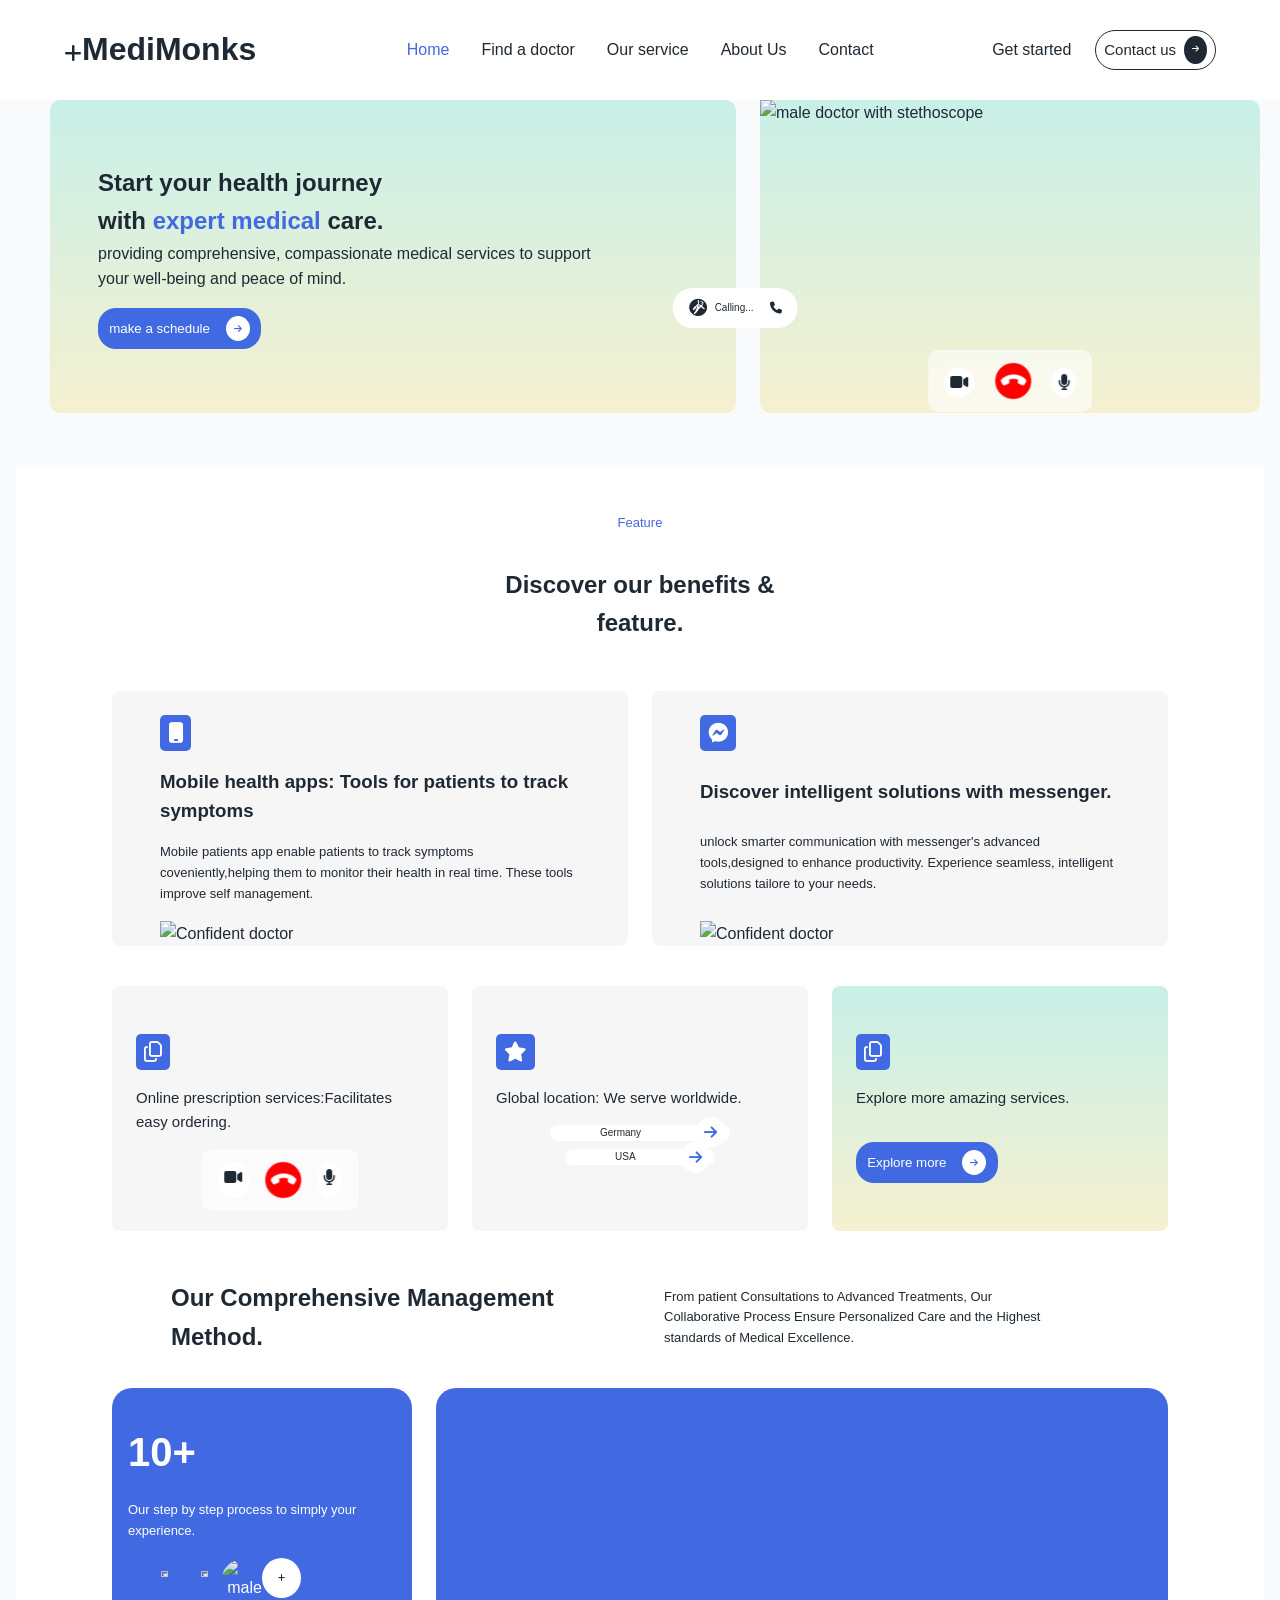
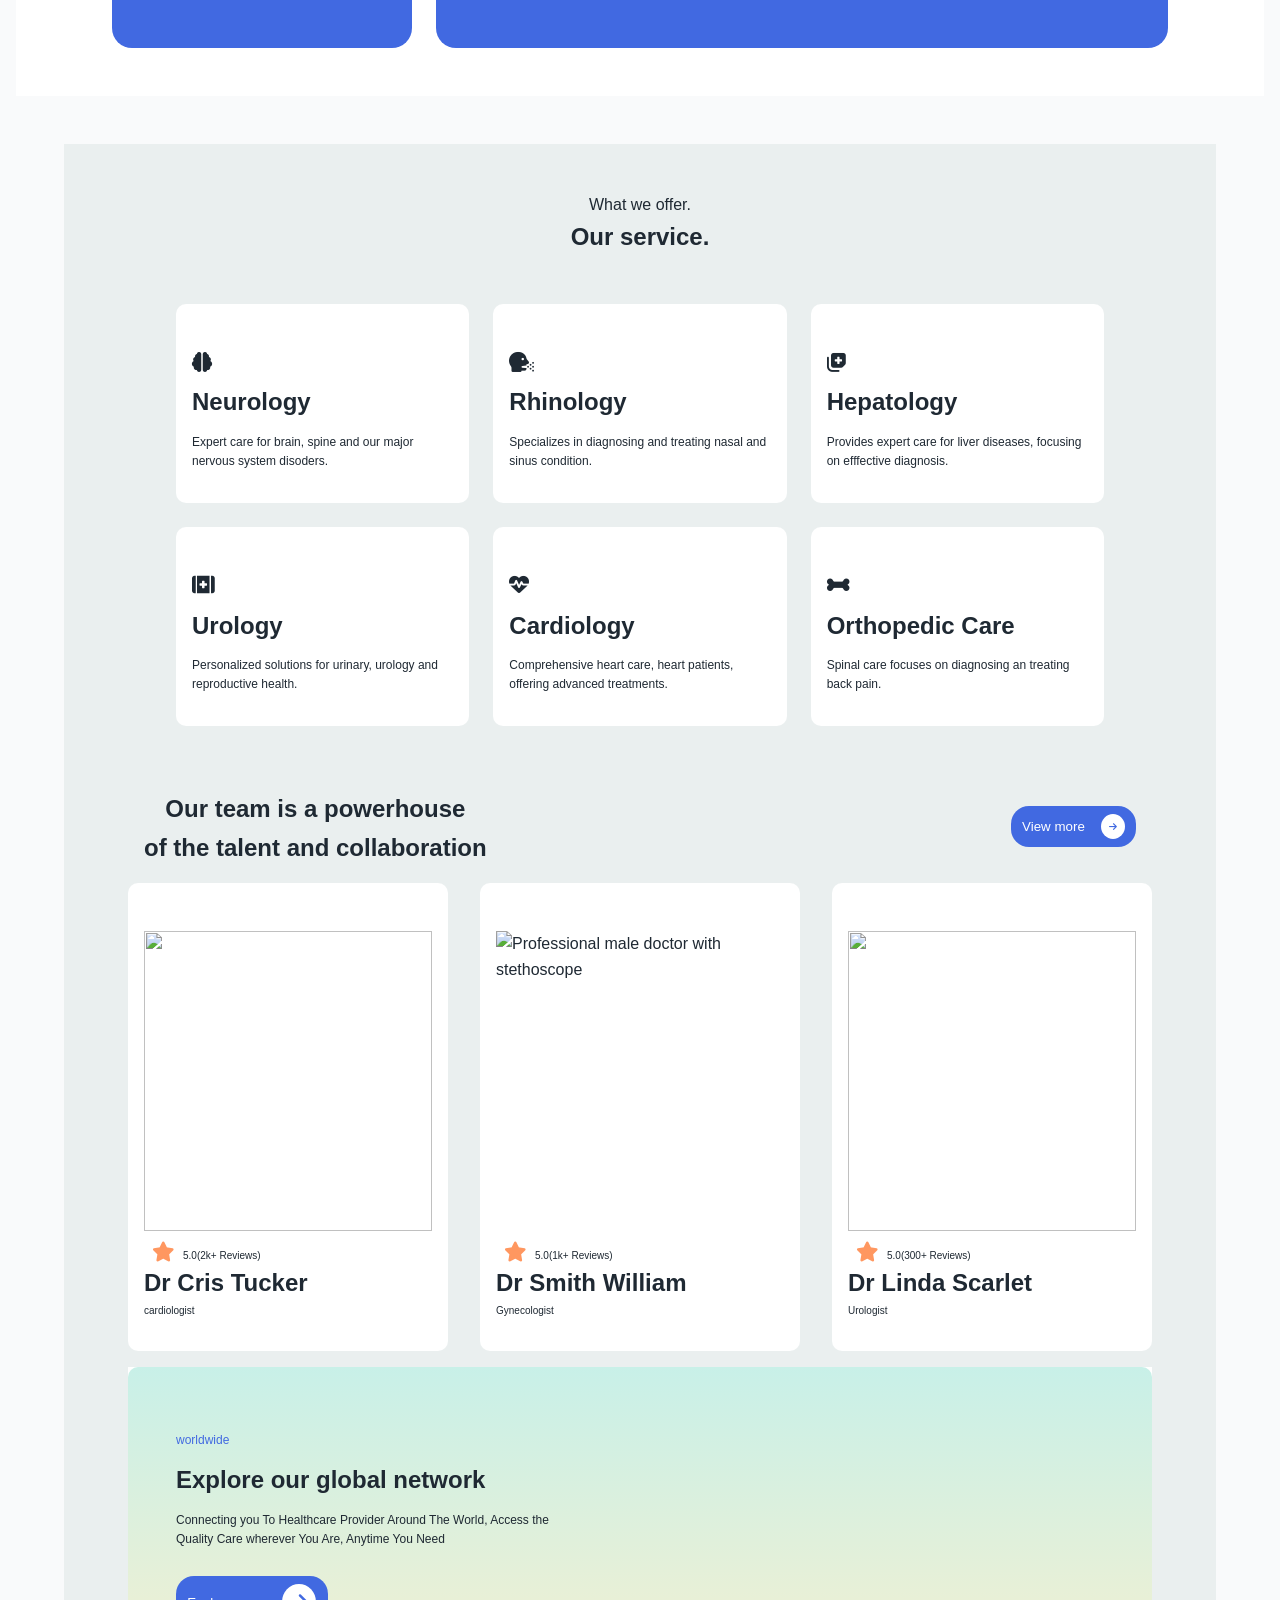
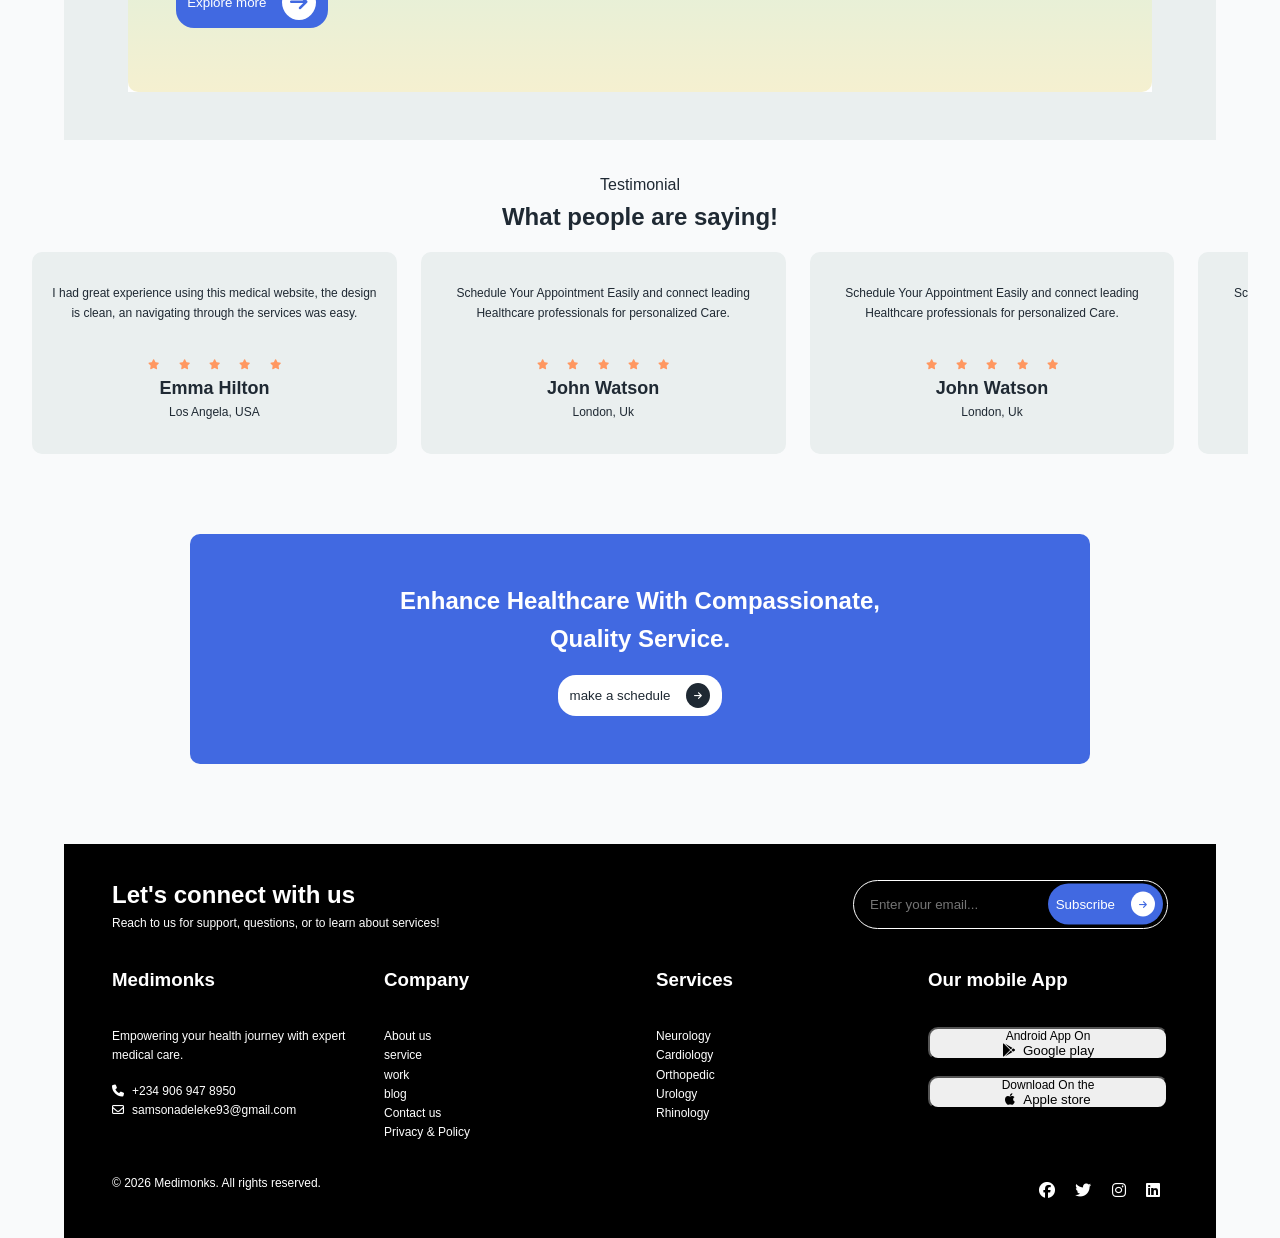
==== index.html @ 5225ac81 "Initial commit: MediMonks website" ====
<!DOCTYPE html>
<html lang="en">
  <head>
    <meta charset="UTF-8" />
    <meta name="viewport" content="width=device-width, initial-scale=1.0" />
    <title>MediMonks</title>
    <!-- link from fontawesome -->
    <link
      rel="stylesheet"
      href="https://cdnjs.cloudflare.com/ajax/libs/font-awesome/6.5.0/css/all.min.css"
    />
    <link rel="stylesheet" href="styles.css" />
    <!-- link from flagicons -->
    <link
      rel="stylesheet"
      href="https://cdnjs.cloudflare.com/ajax/libs/flag-icon-css/6.6.6/css/flag-icons.min.css"
    />
  </head>
  <body>
    
     <!-- HEADER SECTION -->

     <header class="header">
      <div class="nav container">
        
          <h1 class="brand-logo"><i class="fa-solid fa-plus plus-icon"></i>MediMonks</h1>
          <button class="menuBtn" id="menuBtn">☰</button>

            <nav class="mobile-menu" id="mobile-menu">
              <ul class="nav-menu" id="nav-menu">
  
                <li><a class="colored-nav" href="#hero">Home</a></li>
                <li><a href="#feature">Find a doctor</a></li>
                <li><a href="#service">Our service</a></li>
                <li><a href="#testimonial">About Us</a></li>
                <li><a href="#footer">Contact</a></li>
              </ul>
            </nav>
          
    
            <div class="nav-link" id="nav-link">
              <a href="signup.html">Get started</a>
              <a href="contact.html" class="btn-primary">
                 Contact us
                 <span class="arrow-primary">
                   <i class="fa-solid fa-arrow-right"></i>
                 </span>
               </a>
            </div>

  
         
       
      </div>
    </header>


    <!-- HERO SECTION -->

    <section class="hero" id="hero">
      <div class="hero-grid">
        <div class="hero-card1">
          <h1>
            Start your health journey with
            <span class="colored-text">expert medical</span> care.
          </h1>
          <p>
            providing comprehensive, compassionate medical services to support
            your well-being and peace of mind.
          </p>
          <button class="btn-secondary" type="button">
            make a schedule
            <span class="arrow-secondary"
              ><i class="fa-solid fa-arrow-right"></i
            ></span>
          </button>
        </div>
        <div class="hero-card2">
          <img
            src="https://images.unsplash.com/photo-1582750433449-648ed127bb54?auto=format&fit=crop&w=800&q=80"
            alt="male doctor with stethoscope"
          />

          <div class="card-icons1">
            <i class="fa-solid fa-video video-call"></i>
            <i class="fa-solid fa-phone call-down"></i>
            <i class="fa-solid fa-microphone micro-phone"></i>
          </div>
          <div class="card-md-icons">
            <i class="fa-brands fa-grav image-icon"></i>
            <p>Calling...</p>
            <i class="fa-solid fa-phone call-side"></i>
          </div>
        </div>
      </div>
    </section>

    <!-- FEATURE SECTION -->

    <section class="feature" id="feature">
      <div class="feature-container">
        <p class="feature-text">Feature</p>
        <h1>Discover our benefits & feature.</h1>

        <div class="feature-grid">
          <div class="first-row">
            <div class="feature-card">
              <i class="fa-solid fa-mobile phone"></i>
              <h3>Mobile health apps: Tools for patients to track symptoms</h3>
              <p>
                Mobile patients app enable patients to track symptoms
                coveniently,helping them to monitor their health in real time.
                These tools improve self management.
              </p>
              <img
                src="https://images.unsplash.com/photo-1607746882042-944635dfe10e?auto=format&fit=crop&w=700&q=80"
                alt="Confident doctor"
              />
            </div>
            <div class="feature-card">
              <i class="fa-brands fa-facebook-messenger message-icon"></i>
              <h3>Discover intelligent solutions with messenger.</h3>
              <p>
                unlock smarter communication with messenger's advanced
                tools,designed to enhance productivity. Experience seamless,
                intelligent solutions tailore to your needs.
              </p>
              <img
                src="https://images.unsplash.com/photo-1607746882042-944635dfe10e?auto=format&fit=crop&w=700&q=80"
                alt="Confident doctor"
              />
            </div>
          </div>
          <div class="second-row">
            <div class="feature-card icon-container">
              <i class="fa-regular fa-copy copy-icon"></i>
              <p>Online prescription services:Facilitates easy ordering.</p>
              <div class="card-icons2">
                <i class="fa-solid fa-video video-call"></i>
                <i class="fa-solid fa-phone call-down"></i>
                <i class="fa-solid fa-microphone micro-phone"></i>
              </div>
            </div>
            <div class="feature-card icon-container-second-row">
              <i class="fa-solid fa-star star-logo"></i>
              <p>Global location: We serve worldwide.</p>
              <div class="card-icons-germany">
                <span class="fi fi-de Germany-logo"></span>
                <!-- Germany -->
                <p class="Germany">Germany</p>
                <i class="fa-solid fa-arrow-right diagonal-arrow"></i>
              </div>
              <div class="card-icons-usa">
                <span class="fi fi-us USA-logo"></span>
                <!-- USA -->
                <p class="USA">USA</p>
                <i class="fa-solid fa-arrow-right diagonal-arrow"></i>
              </div>
            </div>
            <div class="feature-card colored-card">
              <i class="fa-regular fa-copy copy-icon"></i>
              <p>Explore more amazing services.</p>
              <button type="button" class="btn-secondary">
                     Explore more
                 <span 
                     class="arrow-secondary"><i class="fa-solid fa-arrow-right"></i>
                 </span>
              </button>
            </div>
          </div>
        </div>
        <div class="third-row">
          <h1 class="bold-text">Our Comprehensive Management Method.</h1>
          <p class="my-text">
            From patient Consultations to Advanced Treatments, Our Collaborative
            Process Ensure Personalized Care and the Highest standards of
            Medical Excellence.
          </p>
        </div>
        <div class="fourth-row">
          <div class="feature-card">
            <h1>10+</h1>
            <p>Our step by step process to simply your experience.</p>
            <div class="small-images">
              <img
                class="first-image"
                src="https://images.pexels.com/photos/8460157/pexels-photo-8460157.jpeg"
                alt=""/>
              <img
                class="second-image"
                src="https://images.pexels.com/photos/5452201/pexels-photo-5452201.jpeg"
                alt=""/>
              <img
                class="third-image"
                src="https://images.unsplash.com/photo-1582750433449-648ed127bb54?auto=format&fit=crop&w=800&q=80"
                alt="male doctor with stethoscope"/>
            </div>
            <span>
                <i class="fa-solid fa-plus plus-sign"></i>
            </span>
          </div>
          <div class="feature-card video-card">
            <iframe
              height="260"
              src="https://www.youtube.com/embed/gUAR4J7r42Q?si=Ye5v9olFTS4mU3aQ"
              title="YouTube video player"
              frameborder="0"
              allow="accelerometer; autoplay; clipboard-write; encrypted-media; gyroscope; picture-in-picture; web-share"
              referrerpolicy="strict-origin-when-cross-origin"
              allowfullscreen
            ></iframe>
          </div>
        </div>
      </div>
    </section>

    <!-- SERVICE SECTION -->

    <section class="services" id="service">
      <div class="service-container">
        <p>What we offer.</p>
        <h1>Our service.</h1>
        <div class="service-grid">
          <div class="first-row">
            <div class="service-card">
              <i class="fas fa-brain"></i>
              <h2>Neurology</h2>
              <p>
                Expert care for brain, spine and our major nervous system
                disoders.
              </p>
            </div>
            <div class="service-card">
              <i class="fas fa-head-side-cough"></i>
              <h2>Rhinology</h2>
              <p>
                Specializes in diagnosing and treating nasal and sinus
                condition.
              </p>
            </div>
            <div class="service-card">
              <i class="fas fa-notes-medical"></i>
              <h2>Hepatology</h2>
              <p>
                Provides expert care for liver diseases, focusing on efffective
                diagnosis.
              </p>
            </div>
            <div class="service-card">
              <i class="fas fa-kit-medical"></i>
              <h2>Urology</h2>
              <p>
                Personalized solutions for urinary, urology and reproductive
                health.
              </p>
            </div>
            <div class="service-card">
              <i class="fas fa-heart-pulse"></i>
              <h2>Cardiology</h2>
              <p>
                Comprehensive heart care, heart patients, offering advanced
                treatments.
              </p>
            </div>
            <div class="service-card">
              <i class="fas fa-bone"></i>
              <h2>Orthopedic Care</h2>
              <p>Spinal care focuses on diagnosing an treating back pain.</p>
            </div>
          </div>
          <div class="second-row">
            <div class="Title-heading">
              <h1>
                Our team is a powerhouse <br />
                of the talent and collaboration
              </h1>
              <button type="button" class="btn-secondary">
                View more
                <span class="arrow-secondary"
                  ><i class="fa-solid fa-arrow-right"></i
                ></span>
              </button>
            </div>

            <div class="service-card-wrapper">
              <div class="service-card">
                <img
                  src="https://images.pexels.com/photos/8460157/pexels-photo-8460157.jpeg"
                  alt=""/>
                <div>
                  <p><i class="fa-solid fa-star star-icon"></i>5.0(2k+ Reviews)</p>
                  <h2>Dr Cris Tucker</h2>
                  <p>cardiologist</p>
                </div>
              </div>

              <div class="service-card">
                <img
                  src="https://images.unsplash.com/photo-1622253692010-333f2da6031d?auto=format&fit=crop&w=800&q=80"
                  alt="Professional male doctor with stethoscope"/>
                <div>
                  <p><i class="fa-solid fa-star star-icon"></i>5.0(1k+ Reviews)</p>
                  <h2>Dr Smith William</h2>
                  <p>Gynecologist</p>
                </div>
              </div>

              <div class="service-card">
                <img
                  src="https://images.pexels.com/photos/5452201/pexels-photo-5452201.jpeg"
                  alt=""
                />
                <div>
                  <p><i class="fa-solid fa-star star-icon"></i>5.0(300+ Reviews)</p>
                  <h2>Dr Linda Scarlet</h2>
                  <p>Urologist</p>
                </div>
              </div>
            </div>
          </div>
          <div class="third-row">
            <div class="service-card">
              <p class="service-text">worldwide</p>
              <h1>Explore our global network</h1>
              <p class="service-description">
                 Connecting you To Healthcare Provider Around The World,
                 Access the Quality Care wherever You Are, Anytime You Need
              </p>
              <button type="button" class="btn-secondary">
                      Explore more
                 <span class="arrow-secondary">
                    <i class="fa-solid fa-arrow-right"></i>
                 </span>
              </button>
            </div>
          </div>
        </div>
      </div>
    </section>

    <!-- TESTIMONIAL SECTION -->

    <section class="testimonial" id="testimonial">
       <div class="testimonial-container">
        <p>Testimonial</p>
        <h1>What people are saying!</h1>

     <div class="testimonial-carousel">
       <div class="testimonial-card">
           I had great experience using this medical website,
           the design is clean, an navigating through the services was easy.
           <div class="wrapper">
              <div>
                   <i class="fa-solid fa-star star-icon"></i>
                   <i class="fa-solid fa-star star-icon"></i>
                   <i class="fa-solid fa-star star-icon"></i>
                   <i class="fa-solid fa-star star-icon"></i>
                   <i class="fa-solid fa-star star-icon"></i>
              </div>
              <h2>Emma Hilton</h2>
              <p>Los Angela, USA</p>
          </div>
       </div>
       <div class="testimonial-card">
           Schedule Your Appointment Easily and connect leading Healthcare 
           professionals for personalized Care.
           <div class="wrapper">
              <div>
                 <i class="fa-solid fa-star star-icon"></i>
                 <i class="fa-solid fa-star star-icon"></i>
                 <i class="fa-solid fa-star star-icon"></i>
                 <i class="fa-solid fa-star star-icon"></i>
                 <i class="fa-solid fa-star star-icon"></i>
              </div>
               <h2>John Watson</h2>
               <p>London, Uk</p>
          </div>
       </div>
       <div class="testimonial-card">

           Schedule Your Appointment Easily and connect leading Healthcare 
           professionals for personalized Care.
           
           <div class="wrapper">
            <div>
               <i class="fa-solid fa-star star-icon"></i>
               <i class="fa-solid fa-star star-icon"></i>
               <i class="fa-solid fa-star star-icon"></i>
               <i class="fa-solid fa-star star-icon"></i>
               <i class="fa-solid fa-star star-icon"></i>
            </div>
             <h2>John Watson</h2>
             <p>London, Uk</p>
        </div>
       </div>
       <div class="testimonial-card">
           Schedule Your Appointment Easily and connect leading Healthcare 
           professionals for personalized Care.
           <div class="wrapper">
            <div>
               <i class="fa-solid fa-star star-icon"></i>
               <i class="fa-solid fa-star star-icon"></i>
               <i class="fa-solid fa-star star-icon"></i>
               <i class="fa-solid fa-star star-icon"></i>
               <i class="fa-solid fa-star star-icon"></i>
            </div>
             <h2>John Watson</h2>
             <p>London, Uk</p>
        </div>
       </div>
       <div class="testimonial-card">
           Schedule Your Appointment Easily and connect leading Healthcare 
           professionals for personalized Care.
           <div class="wrapper">
               <div>
                   <i class="fa-solid fa-star star-icon"></i>
                   <i class="fa-solid fa-star star-icon"></i>
                   <i class="fa-solid fa-star star-icon"></i>
                   <i class="fa-solid fa-star star-icon"></i>
                   <i class="fa-solid fa-star star-icon"></i>
               </div>
             <h2>John Watson</h2>
             <p>London, Uk</p>
            </div>
       </div>
       <div class="testimonial-card">
           Schedule Your Appointment Easily and connect leading Healthcare 
           professionals for personalized Care.
          <div class="wrapper">
             <div>
                <i class="fa-solid fa-star star-icon"></i>
                <i class="fa-solid fa-star star-icon"></i>
                <i class="fa-solid fa-star star-icon"></i>
                <i class="fa-solid fa-star star-icon"></i>
                <i class="fa-solid fa-star star-icon"></i>
            </div>
            <h2>John Watson</h2>
            <p>London, Uk</p>
          </div>
      </div>
      <div class="testimonial-card">
        Schedule Your Appointment Easily and connect leading Healthcare 
        professionals for personalized Care.
        <div class="wrapper">
            <div>
                <i class="fa-solid fa-star star-icon"></i>
                <i class="fa-solid fa-star star-icon"></i>
                <i class="fa-solid fa-star star-icon"></i>
                <i class="fa-solid fa-star star-icon"></i>
                <i class="fa-solid fa-star star-icon"></i>
            </div>
          <h2>John Watson</h2>
          <p>London, Uk</p>
         </div>
    </div>
    </div>
    <div class="contact-us">
      <div class="contact-card">
        <h1>Enhance Healthcare With Compassionate, Quality Service.</h1>
        <button type="button" class="testimonial-button">
           make a schedule
           <span class="testimonial-arrow">
            <i class="fa-solid fa-arrow-right"></i>
          </span>

        </button>
      </div>

       </div>
    </section>

<!--  FOOTER SECTION -->

    <section class="footer" id="footer">
      <div class="footer-container">
    
          <div class="footer-row1">

            <div class="footer-text">
              <h1>Let's connect with us</h1>
              <p>
                Reach to us for support, questions, or to learn about services!
              </p>
            </div>

            <form class="footer-subscribe">

              <input type="email" placeholder="Enter your email..." /> 
              <button class="footer-btn" type="submit">
                Subscribe
                <span class="arrow-secondary">
                 <i class="fa-solid fa-arrow-right"></i>
                </span>
             </button>
            </form> 
          </div>

          <div class="second-container">
            <div class="footer-column">
              <div>
                <h3>Medimonks</h3>
                <p class="second-footer-text">Empowering your health journey with expert medical care.</p>
              </div>
              <div class="contact-info">
                   <p><i class="fa-solid fa-phone call-side footer-icon"></i>+234 906 947 8950</p>
                   <p><i class="fa-regular fa-envelope footer-icon"></i>samsonadeleke93@gmail.com</p>
               </div>
             </div>

             <div class="footer-column">

               <div>
                 <h3>Company</h3>
                 <p>About us</p>
                 <p>service</p>
                 <p>work</p>
                 <p>blog</p>
                 <p>Contact us</p>
                 <p>Privacy & Policy</p>
               </div>
               
             </div>

              <div class="footer-column">

                 <div>
                   <h3>Services</h3>
                   <p>Neurology</p>
                   <p>Cardiology</p>
                   <p>Orthopedic</p>
                   <p>Urology</p>
                   <p>Rhinology</p>
                 </div>

             </div>

            <div class="footer-column">

                 <div>
                   <h3>Our mobile App</h3>
                 </div>
                 <div>
                    <div class="App-btn">

                     <button type="button" class="mobile-btn">
                       <p>Android App On</p>
                       <i class="fa-brands fa-google-play footer-icon"></i>Google play
                     </button>
                     <button type="button" class="mobile-btn">
                        <p>Download On the</p>
                        <i class="fa-brands fa-apple footer-icon"></i>Apple store
                     </button>

                    </div>
                
                  </div>
            </div>
           
          </div>
          <div class="last-column">
            <div>
              <p> &copy; 2026 Medimonks. All rights reserved.</p>
            </div>
            <div>
              <i class="fa-brands fa-facebook contact-icon"></i>
              <i class="fa-brands fa-twitter contact-icon"></i>
              <i class="fa-brands fa-instagram contact-icon"></i>
              <i class="fa-brands fa-linkedin contact-icon"></i>
            </div>
            
          </div>

          </div>
          
      </div>

    </section>
<script src="script.js"></script>
  </body>
</html>
---- styles.css ----
* {
  margin: 0;
  padding: 0;
  box-sizing: border-box;
}
body {
  font-family: Arial, Helvetica, sans-serif;
  background: #f9fafb;
  line-height: 1.6;
  color: #1f2933;
}
.container {
  max-width: 1200px;
  margin: auto;
  padding: 0 1.5rem;
}
img {
  max-width: 100%;
}
/* HEADER SECTION */

.header {
  background: #ffffff;
  position: fixed;
  width: 100%;
  height: 100px;
  z-index: 1000;
}
.nav {
  display: flex;
  align-items: center;
  justify-content: space-between;
  text-decoration: none;
  list-style: none;
  height: 100%;
}
.nav-menu {
  display: flex;
  justify-content: space-between;
  align-items: center;
  list-style: none;
  text-decoration: none;
  gap: 2rem;
}
.nav-menu li a:not(.colored-nav) {
  text-decoration: none;
  color: #1f2933;
}
.colored-nav {
  color: #4169e1;
  text-decoration: none;
}

.nav-menu li a:hover {
  color: #4169e1;
}
.nav-link {
  display: flex;
  justify-content: space-between;
  align-items: center;
  list-style: none;
  gap: 1.5rem;
}
.nav-link a {
  text-decoration: none;
  color: #1f2933;
}
.menuBtn {
  display: none;
}
.brand-logo {
  margin-right: 2rem;
}
.plus-icon {
  font-size: 20px;
}
.btn-primary {
  display: inline-flex;
  align-items: center;
  padding: 0.3rem 0.5rem;
  font-size: 15px;
  gap: 8px;
  color: #1f2933;
  text-decoration: none;
  background: #ffffff;
  border: 1px solid #1f2933;
  border-radius: 20px;
  cursor: pointer;
}
.arrow-primary {
  background: #1f2933;
  color: #ffffff;
  border: none;
  font-size: 8px;
  border-radius: 50%;
  padding: 0.5rem;
}

/* CONTATCT SECTION  */
.contact {
  padding: 130px 20px 100px 50px;
  background: #f9fafb;
}
.contact-wrapper {
  padding: 2rem;
  background: linear-gradient(to bottom, #c8f0e8, #f5f0d0);
  text-align: center;
}
.contact-wrapper p {
  margin-bottom: 2rem;
}
.contact-container {
  max-width: 1200px;
  display: grid;
  grid-template-columns: repeat(2, 1fr);
  gap: 2rem;
}
.contact-container img {
  width: 100%;
  border-radius: 10px;
}
.contact-container h2 {
  font-size: 32px;
  margin-bottom: 10px;
  color: #1f2933;
}
.contact-container p {
  margin-bottom: 40px;
}
.contact-form {
  display: flex;
  flex-direction: column;
  gap: 20px;
}
.contact-form input {
  padding: 0.6rem 1rem;
}
.contact-form textarea {
  padding: 0.6rem 1rem;
}
.contact-form .btn-secondary {
  padding: 0.8rem 2rem;
  border: none;
  margin-top: 1rem;
  border-radius: 18px;
  background: #4169e1;
  color: #ffffff;
  cursor: pointer;
  align-self: center;
}

/* HERO SECTION */
.hero {
  padding: 100px 20px 20px 50px;
}
.hero-grid {
  display: grid;
  grid-template-columns: 1fr 500px;
  gap: 1.5rem;
}
.hero-card1 {
  border-radius: 5px;
  padding: 4rem 3rem;
  line-height: 1.6;
  border-radius: 10px;
  background: linear-gradient(to bottom, #c8f0e8, #f5f0d0);
}
.hero-card2 {
  position: relative;
  display: flex;
  border-radius: 5px;
  line-height: 1.6;
  border-radius: 10px;
  background: linear-gradient(to bottom, #c8f0e8, #f5f0d0);
}
.hero-card2 img {
  overflow: hidden;
  object-fit: cover;
  width: 100%;
  max-height: 450px;
  display: block;
}
.card-icons1 {
  position: absolute;
  background: rgba(255, 255, 255, 0.6);
  backdrop-filter: blur(5px);
  padding: 0.8rem 1rem;
  border-radius: 10px;
  right: 50%;
  top: 80%;
  transform: translateX(50%);
}
.call-down {
  transform: rotate(135deg);
  margin: 0 1rem;
  font-size: 20px;
  background: #ff0000;
  color: #ffffff;
  padding: 0.5rem;
  border-radius: 50%;
}
.video-call {
  color: #1f2933;
  background: #ffffff;
  padding: 0.4rem;
  border-radius: 50%;
}
.micro-phone {
  color: #1f2933;
  background: #ffffff;
  padding: 0.4rem;
  border-radius: 50%;
}
.card-md-icons {
  display: flex;
  align-items: center;
  position: absolute;
  background: #ffffff;
  padding: 0.7rem 1rem;
  border-radius: 25px;
  right: 80%;
  top: 60%;
  transform: translateX(-50%);
}
.image-icon {
  font-size: 18px;
}

.card-md-icons p {
  font-size: 10px;
  padding: 0 1rem 0 0.5rem;
}
.call-side {
  font-size: 12px;
}

.hero-card1 h1 {
  max-width: 300px;
}
.hero-card1 p {
  max-width: 500px;
}
.btn-secondary {
  display: flex;
  align-items: center;
  padding: 0.5rem 0.7rem;
  border: none;
  margin-top: 1rem;
  border-radius: 18px;
  background: #4169e1;
  color: #ffffff;
  cursor: pointer;
  align-self: flex-start;
  width: fit-content;
}
.arrow-secondary {
  display: inline-flex;
  align-items: center;
  justify-content: center;
  padding: 0.5rem;
  margin-left: 1rem;
  color: #4169e1;
  font-size: 9px;
  border: none;
  border-radius: 50%;
  background: #ffffff;
}
h1 .colored-text {
  color: #4169e1;
}

/* FEATURE SECTION */
.feature {
  padding: 2rem 1rem;
}
.feature-container {
  text-align: center;
  background: #ffffff;
  padding: 3rem 6rem;
  line-height: 1.6;
  margin: 0 auto;
}
.feature-container h1 {
  padding: 2rem;
  margin: 0 auto;
  max-width: 400px;
}
.feature-container p {
  line-height: 1.6;
  font-size: 13px;
}
.feature-text {
  color: #4169e1;
}
.feature-grid {
  display: grid;
  gap: 1.5rem;
}
.feature-grid .first-row {
  display: grid;
  grid-template-columns: repeat(2, 1fr);
  gap: 1.5rem;
}
.first-row .feature-card {
  display: flex;
  flex-direction: column;
  align-items: flex-start;
  justify-content: space-between;
  padding: 1.5rem 3rem 0 3rem;
  gap: 1rem;
  background: #f6f6f6;
  margin-top: 1rem;
  text-align: left;
  border-radius: 8px;
}
.feature-card img {
  width: 100%;
  object-fit: cover;
}
.feature-grid .second-row {
  display: grid;
  grid-template-columns: repeat(3, 1fr);
  gap: 1.5rem;
}
.second-row p {
  font-size: 15px;
}
.second-row .feature-card {
  display: flex;
  flex-direction: column;
  align-items: flex-start;
  padding: 3rem 1.5rem;
  gap: 1rem;
  background: #f6f6f6;
  margin-top: 1rem;
  text-align: left;
  border-radius: 8px;
}
.icon-container {
  position: relative;
}
.card-icons2 {
  position: absolute;
  display: flex;
  justify-content: center;
  top: 60%;
  left: 50%;
  transform: translateX(-50%);
  background: rgba(255, 255, 255, 0.6);
  backdrop-filter: blur(5px);
  padding: 0.8rem 1rem;
  border-radius: 10px;
  margin-top: 1rem;
  margin-bottom: 2rem;
}
.icon-container-second-row {
  position: relative;
}
.card-icons-germany {
  position: absolute;
  display: flex;
  align-items: center;
  justify-content: space-between;
  width: 180px;
  top: 50%;
  left: 50%;
  transform: translateX(-50%);
  padding: 0.5rem;
  margin-top: 1rem;
  gap: 20px;
  background: #ffffff;
  border: none;
  border-radius: 20px;
  cursor: pointer;
  z-index: 1000;
}
.card-icons-usa {
  position: absolute;
  display: flex;
  align-items: center;
  justify-content: space-between;
  width: 150px;
  top: 60%;
  left: 50%;
  transform: translateX(-50%);
  padding: 0.5rem 0.2rem;
  margin-top: 1rem;
  gap: 20px;
  background: #ffffff;
  border: none;
  border-radius: 20px;
  cursor: pointer;
}
.diagonal-arrow {
  position: absolute;
  right: 5px;
  padding: 0.5rem;
  color: #4169e1;
  font-size: 15px;
  border: none;
  border-radius: 50%;
  background: #ffffff;
}
.Germany {
  position: absolute;
  left: 50px;
}
.feature-card .Germany {
  font-size: 10px;
}
.Germany-logo {
  border-radius: 50%;
  font-size: 20px;
}
.USA {
  position: absolute;
  left: 50px;
}
.feature-card .USA {
  font-size: 10px;
}
.USA-logo {
  border-radius: 50%;
  font-size: 20px;
}
.phone {
  font-size: 20px;
  background: #4169e1;
  padding: 0.5rem;
  color: #ffffff;
  border-radius: 5px;
}
.message-icon {
  font-size: 20px;
  background: #4169e1;
  padding: 0.5rem;
  color: #ffffff;
  border-radius: 5px;
}
.copy-icon {
  font-size: 20px;
  background: #4169e1;
  padding: 0.5rem;
  color: #ffffff;
  border-radius: 5px;
}
.star-logo {
  font-size: 20px;
  background: #4169e1;
  padding: 0.5rem;
  color: #ffffff;
  border-radius: 5px;
}
.feature-card.colored-card {
  background: linear-gradient(to bottom, #c8f0e8, #f5f0d0);
}
.feature-container .third-row {
  display: grid;
  grid-template-columns: repeat(2, 1fr);
  gap: 3rem;
  align-items: center;
}
.third-row h1 {
  max-width: 450px;
  text-align: left;
}
.third-row p {
  max-width: 400px;
  text-align: left;
}
.feature-container .fourth-row {
  display: grid;
  grid-template-columns: 300px 1fr;
  gap: 1.5rem;
}
.fourth-row .feature-card {
  position: relative;
  display: flex;
  flex-direction: column;
  background: #4169e1;
  border-radius: 20px;
  gap: 1rem;
  padding: 2rem 1rem;
  color: #ffffff;
}
.feature-card.video-card {
  padding: 0;
}
.fourth-row .feature-card h1 {
  text-align: left;
  font-size: 40px;
  margin: 0;
  padding: 0;
}
.fourth-row .feature-card iframe {
  border-radius: 20px;
}
.fourth-row .feature-card p {
  text-align: left;
}
.small-images img {
  position: absolute;
  width: 15%;
  height: 15%;
  max-width: 60px;
  max-height: 60px;
  object-fit: cover;
  border-radius: 50%;
  bottom: 50px;
}
.first-image {
  position: absolute;
  left: 30px;
}
.second-image {
  position: absolute;
  left: 70px;
}
.third-image {
  position: absolute;
  left: 110px;
}
.plus-sign {
  position: absolute;
  bottom: 50px;
  left: 150px;
  border-radius: 50%;
  padding: 1rem;
  font-size: 8px;
  background: #ffffff;
  color: #1f2933;
}

/* SERVICE SECTION */

.services {
  padding: 1rem 4rem;
}
.service-container {
  text-align: center;
  background: #eaefef;
  padding: 3rem 4rem;
}
.service-grid {
  display: grid;
}
.service-grid .first-row {
  display: grid;
  grid-template-columns: repeat(3, 1fr);
  padding: 3rem;
  background: #eaefef;
  gap: 1.5rem;
}
.service-card {
  display: flex;
  flex-direction: column;
  text-align: left;
  padding: 3rem 1rem 2rem;
  background: #ffffff;
  gap: 0.7rem;
  border-radius: 10px;
}
.second-row .service-card-wrapper {
  display: grid;
  grid-template-columns: repeat(3, 1fr);
  gap: 2rem;
}
.service-card i {
  font-size: 20px;
}
.service-card p {
  font-size: 12px;
}
.service-card img {
  object-fit: cover;
  width: 100%;
  height: 300px;
}
.second-row .Title-heading {
  display: flex;
  justify-content: space-between;
  align-items: last baseline;
  margin: 1rem 0;
  padding: 0 1rem;
}
.second-row .service-card {
  display: flex;
  flex-direction: column;
  gap: 0.7rem;
}
.star-icon {
  font-size: 10px;
  padding: 0 0.5rem;
  color: #ff9760;
}
.second-row .service-card p {
  font-size: 10px;
}
.third-row {
  display: grid;
  margin-top: 1rem;
  background: #ffffff;
}
.third-row .service-card {
  display: flex;
  flex-direction: column;
  padding: 4rem 3rem;
  background: linear-gradient(to bottom, #c8f0e8, #f5f0d0);
}
.service-text {
  color: #4169e1;
}
.service-description {
  max-width: 500px;
}
/* 
TESTIMONIAL SECTION */

.testimonial {
  padding: 1rem 2rem;
  text-align: center;
}
.testimonial-container {
  margin: 0 auto;
}
.testimonial-carousel {
  display: flex;
  gap: 1.5rem;
  overflow-x: auto;
  scroll-snap-type: x mandatory;
  scroll-behavior: smooth;

  padding: 1rem 0;
}
.testimonial-carousel::-webkit-scrollbar {
  display: none;
}
.testimonial-card {
  flex: 0 0 30%;
  display: flex;
  flex-direction: column;
  font-size: 12px;
  gap: 2rem;
  background: #eaefef;
  padding: 2rem 1rem;
  border-radius: 10px;
  scroll-snap-align: center;
}
.contact-us {
  padding: 4rem 2rem;
}
.contact-card {
  display: flex;
  flex-direction: column;
  align-items: center;
  background: #4169e1;
  padding: 3rem;
  margin: 0 auto;
  max-width: 900px;
  border-radius: 10px;
}
.contact-card h1 {
  max-width: 500px;
  color: #ffffff;
}

.testimonial-button {
  display: flex;
  align-items: center;
  justify-content: space-between;
  padding: 0.5rem 0.7rem;
  border: none;
  margin-top: 1rem;
  border-radius: 18px;
  background: #ffffff;
  color: #1f2933;
  cursor: pointer;
  width: fit-content;
}
.testimonial-arrow {
  display: inline-flex;
  align-items: center;
  justify-content: center;
  padding: 0.5rem;
  margin-left: 1rem;
  color: #ffffff;
  font-size: 9px;
  border: none;
  border-radius: 50%;
  background: #1f2933;
}

/* FOOTER SECTION */

.footer {
  padding: 0 4rem;
  color: #ffffff;
}
.footer-container {
  max-width: 1200px;
  padding: 2rem 3rem;
  background: black;
  margin: auto;
  color: #ffffff;
}
.footer-row1 {
  display: flex;
  justify-content: space-between;
  align-items: center;
  margin-bottom: 2rem;
}
.footer-subscribe {
  position: relative;
  display: flex;
  gap: 1rem;
}

.footer-row1 input {
  padding: 1rem 8rem 1rem 1rem;
  border-radius: 25px;
  border: 1px solid #ffffff;
  background: black;
  color: #ffffff;
}
.footer-btn {
  position: absolute;
  right: 5px;
  top: 50%;
  transform: translateY(-50%);
  display: flex;
  justify-content: space-between;
  align-items: center;
  background: #4169e1;
  color: #ffffff;
  padding: 0.5rem;
  border-radius: 25px;
  border: none;
}
.second-container {
  display: grid;
  grid-template-columns: repeat(4, 1fr);
  gap: 2rem;
}
.footer-column h3 {
  margin-bottom: 2rem;
}
.App-btn {
  display: flex;
  flex-direction: column;
  gap: 1rem;
}
.mobile-btn {
  text-align: center;
  border-radius: 10px;
}
.footer-icon {
  padding: 0 0.5rem 0 0;
}
.mobile-btn p {
  font-size: 10px;
  margin: 0;
}
.contact-info {
  margin-top: 1rem;
}
.last-column {
  display: flex;
  justify-content: space-between;
  margin-top: 2rem;
}
.last-column p {
  font-size: 12px;
}
.contact-icon {
  padding: 0.5rem;
}
.footer-column p {
  font-size: 12px;
}
.footer-text p {
  font-size: 12px;
}

/* SIGNUP SECTION */

.signup {
  padding: 150px 20px 100px 50px;
}
.signup-wrapper {
  display: grid;
  grid-template-columns: repeat(2, 1fr);
  gap: 2rem;
  padding: 1rem;
}
.signup-image img {
  object-fit: cover;
  width: 100%;
  border-radius: 10px;
}
.registration-wrapper {
  display: flex;
  flex-direction: column;
  gap: 2rem;
}
.registration-wrapper a {
  padding: 0.5rem 1rem;
  text-decoration: none;
  border: 1px solid #c8f0e8;
  border-radius: 10px;
}
.registration-wrapper a:hover {
  border: 1px solid #4169e1;
}
.registration-wrapper p {
  font-size: 12px;
}
.Heading-wrapper {
  display: inline-flex;
  justify-content: space-between;
  align-items: flex-start;
  gap: 2rem;
}
.signin-btn {
  margin-right: 1rem;
  padding: 0.2rem 0.7rem;
  border: 1px solid #4169e1;
  color: #4169e1;
  background: none;
  border-radius: 10px;
}
.continue-btn {
  text-align: center;
  background: #4169e1;
  color: #ffffff;
}
.heading-subtext {
  max-width: 400px;
}
.user-icon {
  color: #4169e1;
  padding: 0.3rem;
}

/* LOGIN PAGE */
.login-page {
  padding: 130px 20px 100px 50px;
}
.login-container {
  display: grid;
  grid-template-columns: repeat(2, 1fr);
  gap: 3rem;
  padding: 3rem 2rem;
  background: linear-gradient(to bottom, #c8f0e8, #f5f0d0);
}
.login-container img {
  width: 100%;
  border-radius: 10px;
}
.login-wrapper {
  display: flex;
  flex-direction: column;
  gap: 2rem;
}
.login-wrapper a {
  text-decoration: none;
  color: #4169e1;
  align-self: flex-end;
  font-size: 12px;
}
.btn-container {
  display: flex;
  background: #eaefef;
  border-radius: 10px;
  padding: 3px 4px;
  gap: 2rem;
}
.toggle-btn {
  flex: 1;
  border: none;
  padding: 4px 3px;
  background: transparent;
  font-size: 15px;
  font-weight: 600;
  cursor: pointer;
  color: #888;
  transition: all 0.2s ease;
}
.toggle-btn.active {
  background: #ffffff;
  color: #1f2933;
  box-shadow: 0 1px 4px rgba(0, 0, 0, 0.12);
}
.error-msg {
  font-size: 12px;
  display: none;
}
.error-msg.show {
  display: block;
  color: #e24b4a;
}
.input-field {
  border: 1px solid #1f2933;
  padding: 0.5rem 0.7rem;
  border-radius: 10px;
  background: #eaefef;
  transition: all 0.2s ease;
}
.input-field.error {
  border: 1px solid #e24b4a;
}
.input-field:focus-within {
  border: none;
  outline: none;
  box-shadow: 0 0 0 2px #4169e1;
}

.input-field input {
  border: none;
  outline: none;
  background: transparent;
  width: 100%;
}
.input-field legend {
  padding: 0 6px;
  font-size: 12px;
  background: #ffffff;
  margin: 0 1rem;
}
.login-form {
  display: flex;
  flex-direction: column;
  gap: 1rem;
}
.pin-reset {
  text-decoration: none;
  color: #4169e1;
  align-self: flex-end;
}
.login-form .check-text {
  font-size: 12px;
  color: #1f2933;
  align-self: center;
}
.my-button {
  text-align: center;
  background: #4169e1;
  color: #ffffff;
  padding: 0.8rem 1rem;
  border: none;
  border-radius: 10px;
}

/* Mobile View */

@media (max-width: 768px) {
  .hero,
  .contact,
  .signup,
  .login-page {
    padding: 100px 20px 40px;
  }
  .hero-grid,
  .feature-grid .first-row,
  .feature-grid .second-row,
  .feature-container .third-row,
  .feature-container .fourth-row,
  .service-grid .first-row,
  .second-row .service-card-wrapper,
  .signup-wrapper,
  .login-wrapper,
  .login-container,
  .contact-container {
    display: grid;
    grid-template-columns: 1fr;
  }
  .feature-container,
  .service-container,
  .footer-container {
    padding: 2rem 1rem;
  }
  .nav {
    display: flex;
    justify-content: space-between;
    align-items: center;
  }

  .menuBtn {
    display: block;
    font-size: 22px;
    cursor: pointer;
    border-radius: 5px;
    border: 1px solid #1f2933;
    padding: 0 0.2rem;
    margin-left: auto;
  }

  .nav-menu {
    position: absolute;
    top: 100%;
    left: 0;
    list-style: none;
    display: none;
    flex-direction: column;
    width: 100%;
    background-color: #1f2933;
    padding: 1rem 2rem;
  }
  .nav-menu.active {
    display: flex;
    flex-direction: column;
    gap: 0.5rem;
  }
  .nav-link {
    display: none;
    flex-direction: column;
    position: absolute;
    left: 0;
    top: calc(100% + 320px);
  }
  .nav-link.active {
    display: flex;
    flex-direction: column;
    gap: 0.5rem;
  }
  .nav-menu li a {
    display: block;
    padding: 0.5rem 2rem;
    width: 100vw;
    border: none;
    color: #f6f6f6;
    border-radius: 10px;
  }
  .nav-menu li a:hover {
    background: #4169e1;
    color: #ffffff;
  }
  .nav-link a {
    display: block;
    background: #1f2933;
    padding: 0.5rem 2rem;
    width: 100vw;
    border: none;
    color: #f6f6f6;
    border-radius: 10px;
  }
  .nav-link a:hover {
    color: #1f2933;
    background: #4169e1;
  }
  .card-md-icons {
    display: flex;
    align-items: center;
    position: absolute;
    background: #ffffff;
    padding: 0.7rem 1rem;
    border-radius: 25px;
    right: 60%;
    top: 60%;
    transform: translateX(-50%);
  }
  .hero-card1 h1,
  .hero-card1 p {
    max-width: 100%;
    text-align: center;
  }
  .hero-card1 {
    padding: 2rem 1rem;
  }
  .hero-card1 .btn-secondary {
    margin: 1rem auto;
  }
  .feature {
    padding: 2rem 1rem;
  }
  .second-row .feature-card {
    display: flex;
    flex-direction: column;
    padding: 2rem 1.5rem 4rem;
    gap: 1rem;
    background: #f6f6f6;
    margin-top: 1rem;
    text-align: center;
    border-radius: 8px;
  }
  .feature-container {
    padding: 2rem 1rem;
  }
  .card-icons2 {
    position: absolute;
    display: flex;
    justify-content: center;
    top: 65%;
    left: 50%;
    transform: translateX(-50%);
    background: rgba(255, 255, 255, 0.6);
    backdrop-filter: blur(5px);
    padding: 0.8rem 1rem;
    border-radius: 10px;
    margin-top: 1rem;
    margin-bottom: 2rem;
  }
  .card-icons-germany {
    position: absolute;
    display: flex;
    align-items: center;
    justify-content: space-between;
    width: 150px;
    top: 55%;
    left: 50%;
    transform: translateX(-50%);
    padding: 0.3rem;
    gap: 20px;
    background: #ffffff;
    border: none;
    border-radius: 20px;
    cursor: pointer;
    z-index: 1000;
  }
  .card-icons-usa {
    position: absolute;
    display: flex;
    align-items: center;
    justify-content: space-between;
    width: 120px;
    top: 67%;
    left: 50%;
    transform: translateX(-50%);
    padding: 0.3rem;
    gap: 20px;
    background: #ffffff;
    border: none;
    border-radius: 20px;
    cursor: pointer;
  }
  .feature-container .third-row {
    display: flex;
    flex-direction: column;
    gap: 1rem;
    align-items: center;
    padding: 1rem 0;
  }
  .third-row h1 {
    text-align: center;
  }
  .third-row p {
    text-align: center;
    margin-bottom: 1rem;
  }
  .small-images img {
    position: absolute;
    width: 8vw;
    height: 8vw;
    max-width: 60x;
    max-height: 60px;
    object-fit: cover;
    border-radius: 50%;
    bottom: 20px;
  }
  .first-image {
    position: absolute;
    left: 30px;
  }
  .second-image {
    position: absolute;
    left: 70px;
  }
  .third-image {
    position: absolute;
    left: 110px;
  }
  .plus-sign {
    position: absolute;
    bottom: 20px;
    left: 150px;
    border-radius: 50%;
    padding: 1rem;
    font-size: 8px;
    background: #ffffff;
    color: #1f2933;
  }
  .services {
    padding: 1rem 2rem;
  }
  .service-grid .first-row {
    padding: 2rem;
  }
  .second-row {
    display: flex;
    flex-direction: column;
    align-items: center;
    padding: 1rem;
  }
  .Title-heading {
    display: flex;
    flex-direction: column;
    align-items: center;
    justify-content: center;
    text-align: center;
    gap: 1rem;
  }
  .Title-heading .btn-secondary {
    margin: 0 auto;
  }
  .service-grid .first-row {
    padding: 2rem;
  }
  .service-grid {
    padding: 1rem 1rem;
  }
  .card-icons2 {
    display: flex;
    justify-content: center;
    align-items: center;
    position: absolute;
    padding: 1rem 0.5rem;
    bottom: 20px;
    left: 50%;
    transform: translateX(-50%);
  }
  .call-down {
    transform: rotate(135deg);
    margin: 0 1rem;
    font-size: 10px;
    background: #ff0000;
    color: #ffffff;
    padding: 0.3rem;
    border-radius: 50%;
  }
  .video-call {
    color: #1f2933;
    font-size: 10px;
    background: #ffffff;
    padding: 0.3rem;
    border-radius: 50%;
  }
  .micro-phone {
    font-size: 10px;
    color: #1f2933;
    background: #ffffff;
    padding: 0.3rem;
    border-radius: 50%;
  }
  .card-icons1 {
    position: absolute;
    background: rgba(255, 255, 255, 0.6);
    backdrop-filter: blur(5px);
    padding: 0.8rem 1rem;
    border-radius: 10px;
    right: 50%;
    top: 80%;
    transform: translateX(50%);
  }
  .btn-secondary {
    display: flex;
    align-items: center;
    padding: 0.5rem 0.7rem;
    border: none;
    margin-top: 1rem;
    border-radius: 18px;
    background: #4169e1;
    color: #ffffff;
    cursor: pointer;
  }
  .testimonial-card {
    flex: 0 0 70%;
    display: flex;
    flex-direction: column;
    font-size: 12px;
    gap: 2rem;
    background: #eaefef;
    padding: 2rem 1rem;
    border-radius: 10px;
    scroll-snap-align: center;
  }
  .Heading-wrapper {
    display: flex;
    flex-direction: column;
    align-items: center;
    gap: 1em;
  }
  .signin-btn {
    width: fit-content;
  }

  .footer {
    padding: 0 1rem;
  }
  .second-container {
    grid-template-columns: 1fr;
    text-align: center;
  }
}
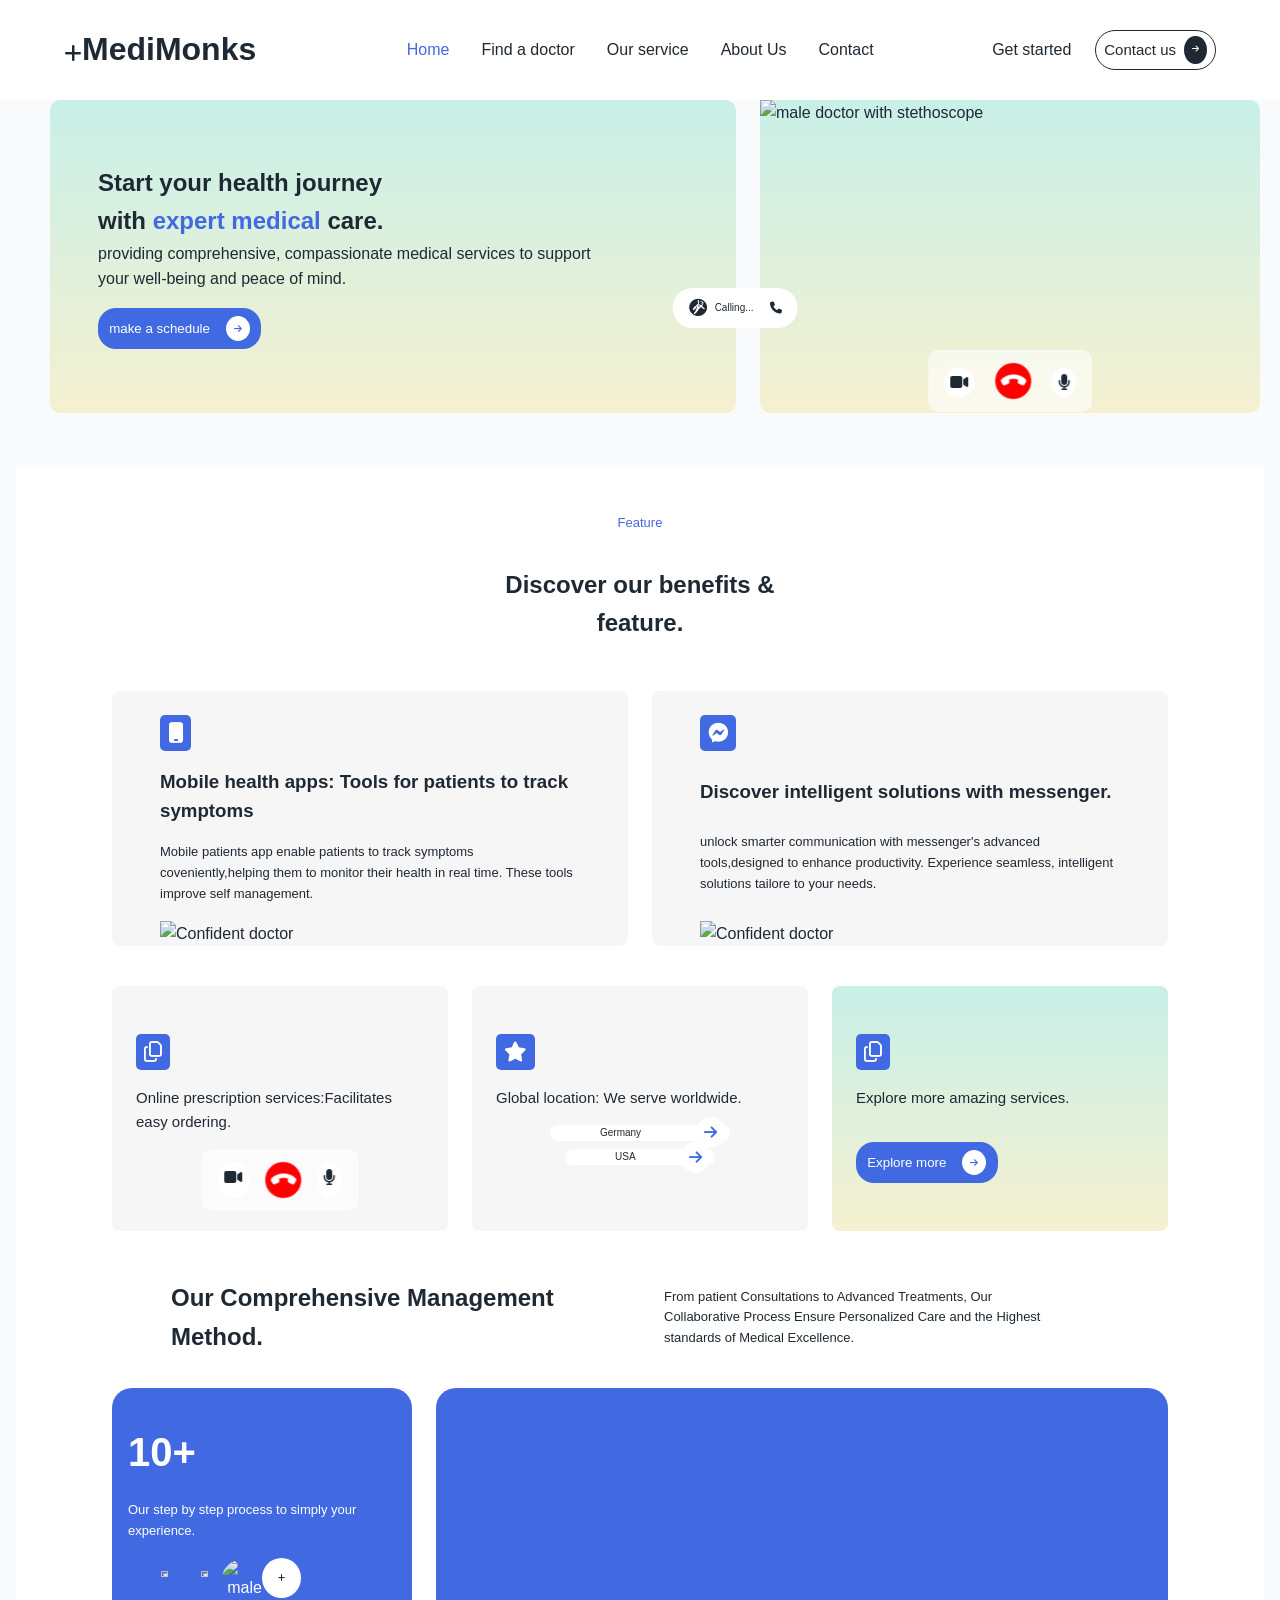
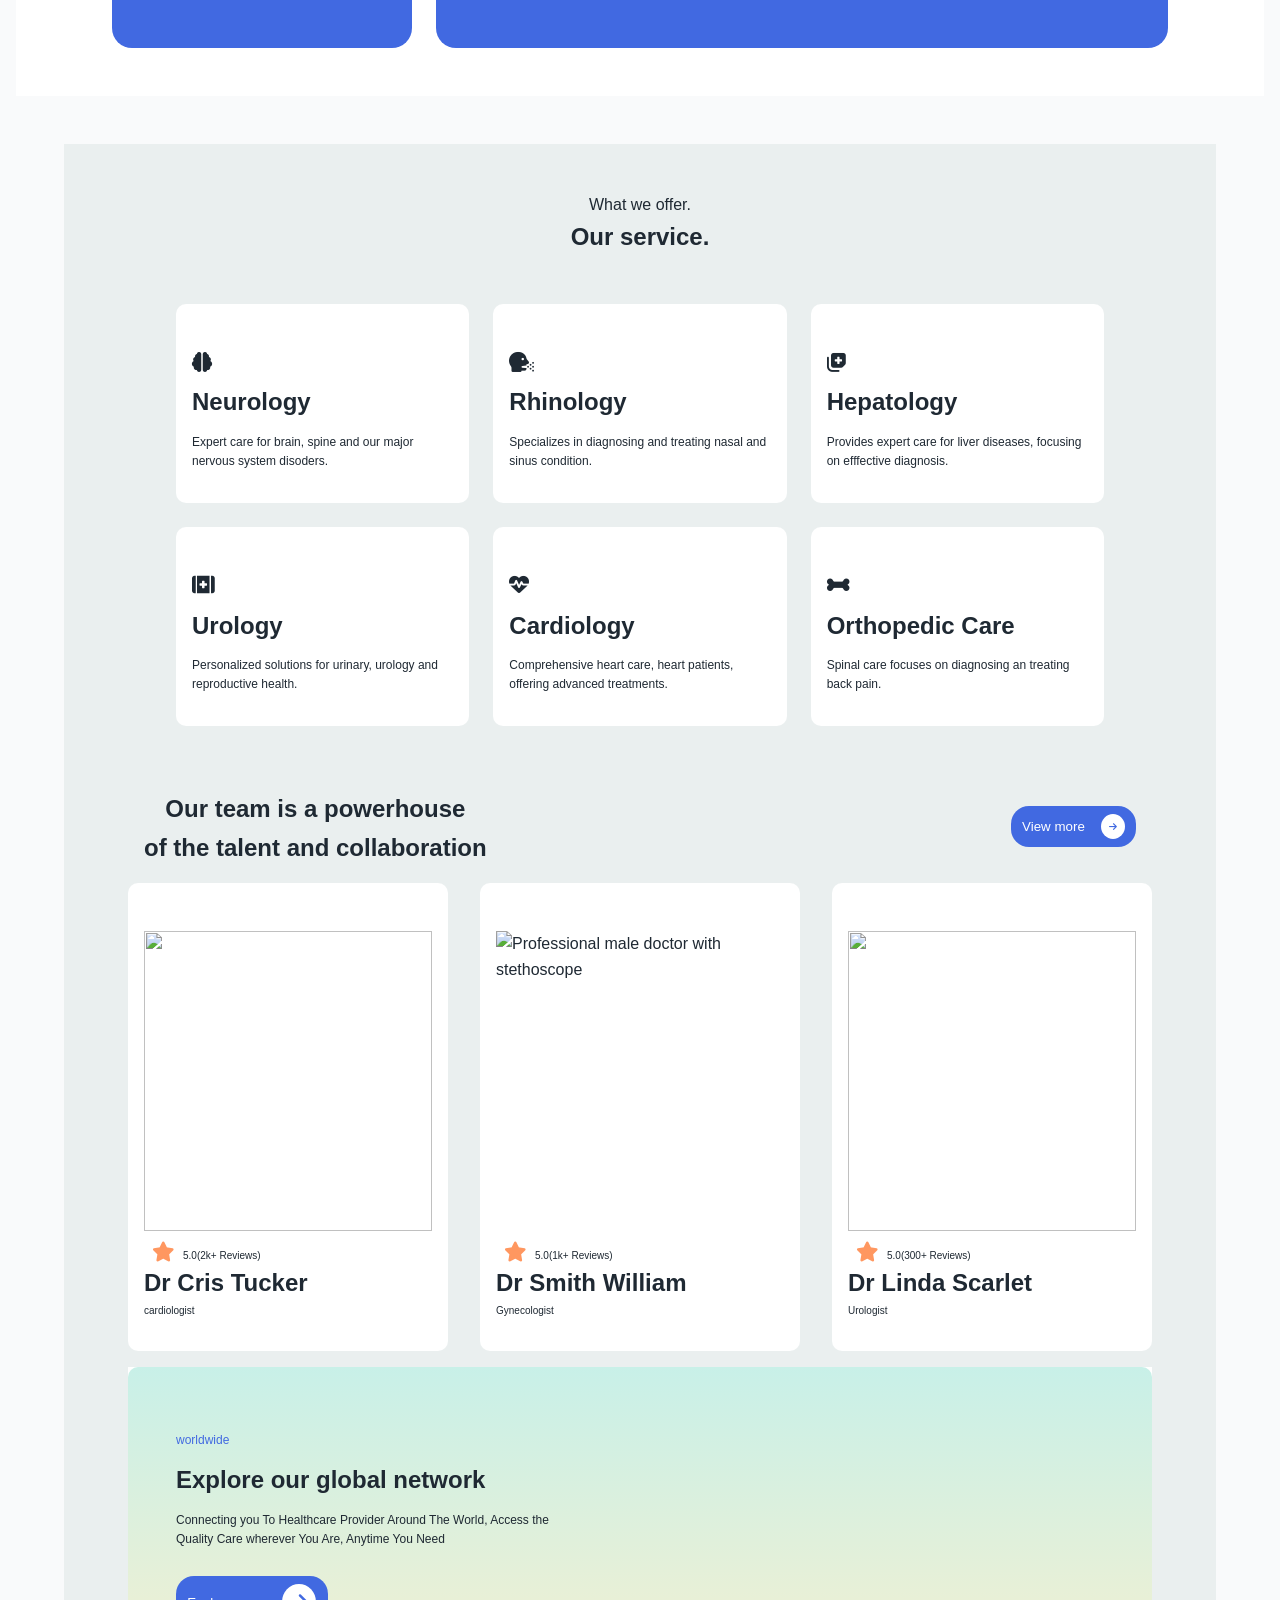
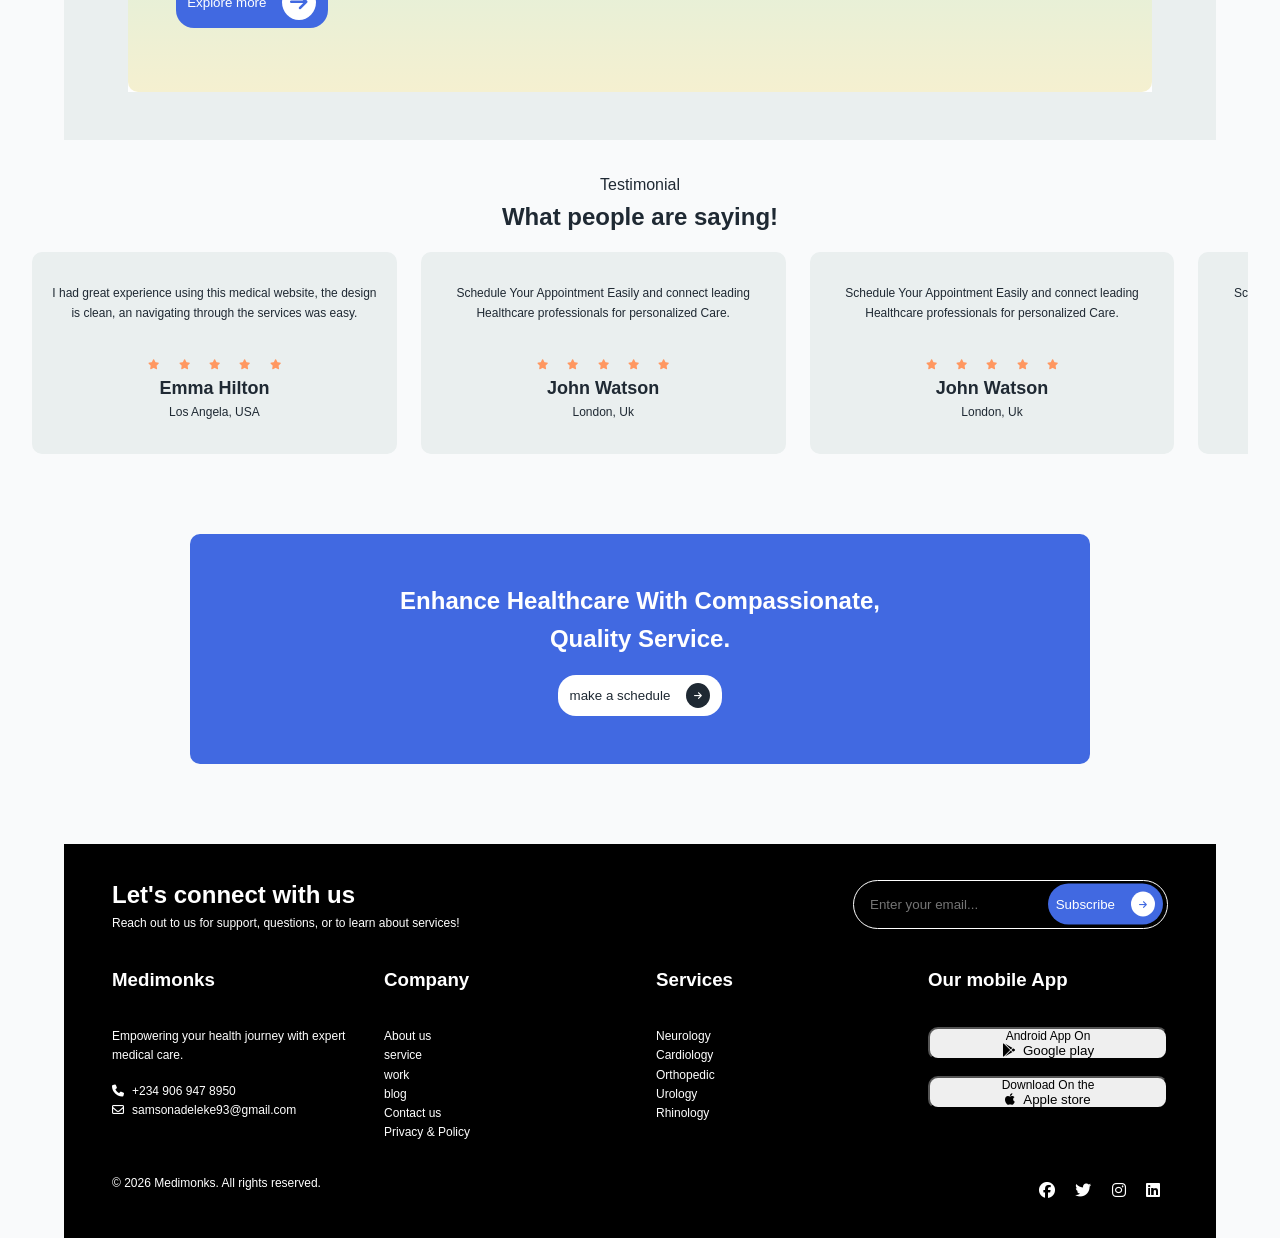
==== commit 090fe91e: "fixed footer bug" ====
--- a/index.html
+++ b/index.html
@@ -472,14 +472,14 @@
 <!--  FOOTER SECTION -->
 
     <section class="footer" id="footer">
-      <div class="footer-container">
+      <div class="footer-container container">
     
           <div class="footer-row1">
 
             <div class="footer-text">
               <h1>Let's connect with us</h1>
               <p>
-                Reach to us for support, questions, or to learn about services!
+                Reach out to us for support, questions, or to learn about services!
               </p>
             </div>
 
--- a/styles.css
+++ b/styles.css
@@ -957,7 +957,7 @@
   .contact,
   .signup,
   .login-page {
-    padding: 100px 20px 40px;
+    padding: 100px 10px 40px;
   }
   .hero-grid,
   .feature-grid .first-row,
@@ -1002,7 +1002,7 @@
     display: none;
     flex-direction: column;
     width: 100%;
-    background-color: #1f2933;
+    background: #1f2933;
     padding: 1rem 2rem;
   }
   .nav-menu.active {
@@ -1022,7 +1022,7 @@
     flex-direction: column;
     gap: 0.5rem;
   }
-  .nav-menu li a {
+  .mobile-menu .nav-menu li a {
     display: block;
     padding: 0.5rem 2rem;
     width: 100vw;
@@ -1048,13 +1048,13 @@
     background: #4169e1;
   }
   .card-md-icons {
-    display: flex;
+    display: none;
     align-items: center;
     position: absolute;
     background: #ffffff;
     padding: 0.7rem 1rem;
     border-radius: 25px;
-    right: 60%;
+    right: 50%;
     top: 60%;
     transform: translateX(-50%);
   }
@@ -1181,8 +1181,11 @@
   .services {
     padding: 1rem 2rem;
   }
+  .service-container {
+    padding: 2rem 1rem;
+  }
   .service-grid .first-row {
-    padding: 2rem;
+    padding: 2rem 1rem;
   }
   .second-row {
     display: flex;
@@ -1283,8 +1286,18 @@
   }
 
   .footer {
-    padding: 0 1rem;
-  }
+    padding: 0;
+  }
+  .footer-row1 {
+    display: flex;
+    flex-direction: column;
+    align-items: center;
+    gap: 1rem;
+  }
+  .container {
+    padding: 2rem 1rem;
+  }
+
   .second-container {
     grid-template-columns: 1fr;
     text-align: center;
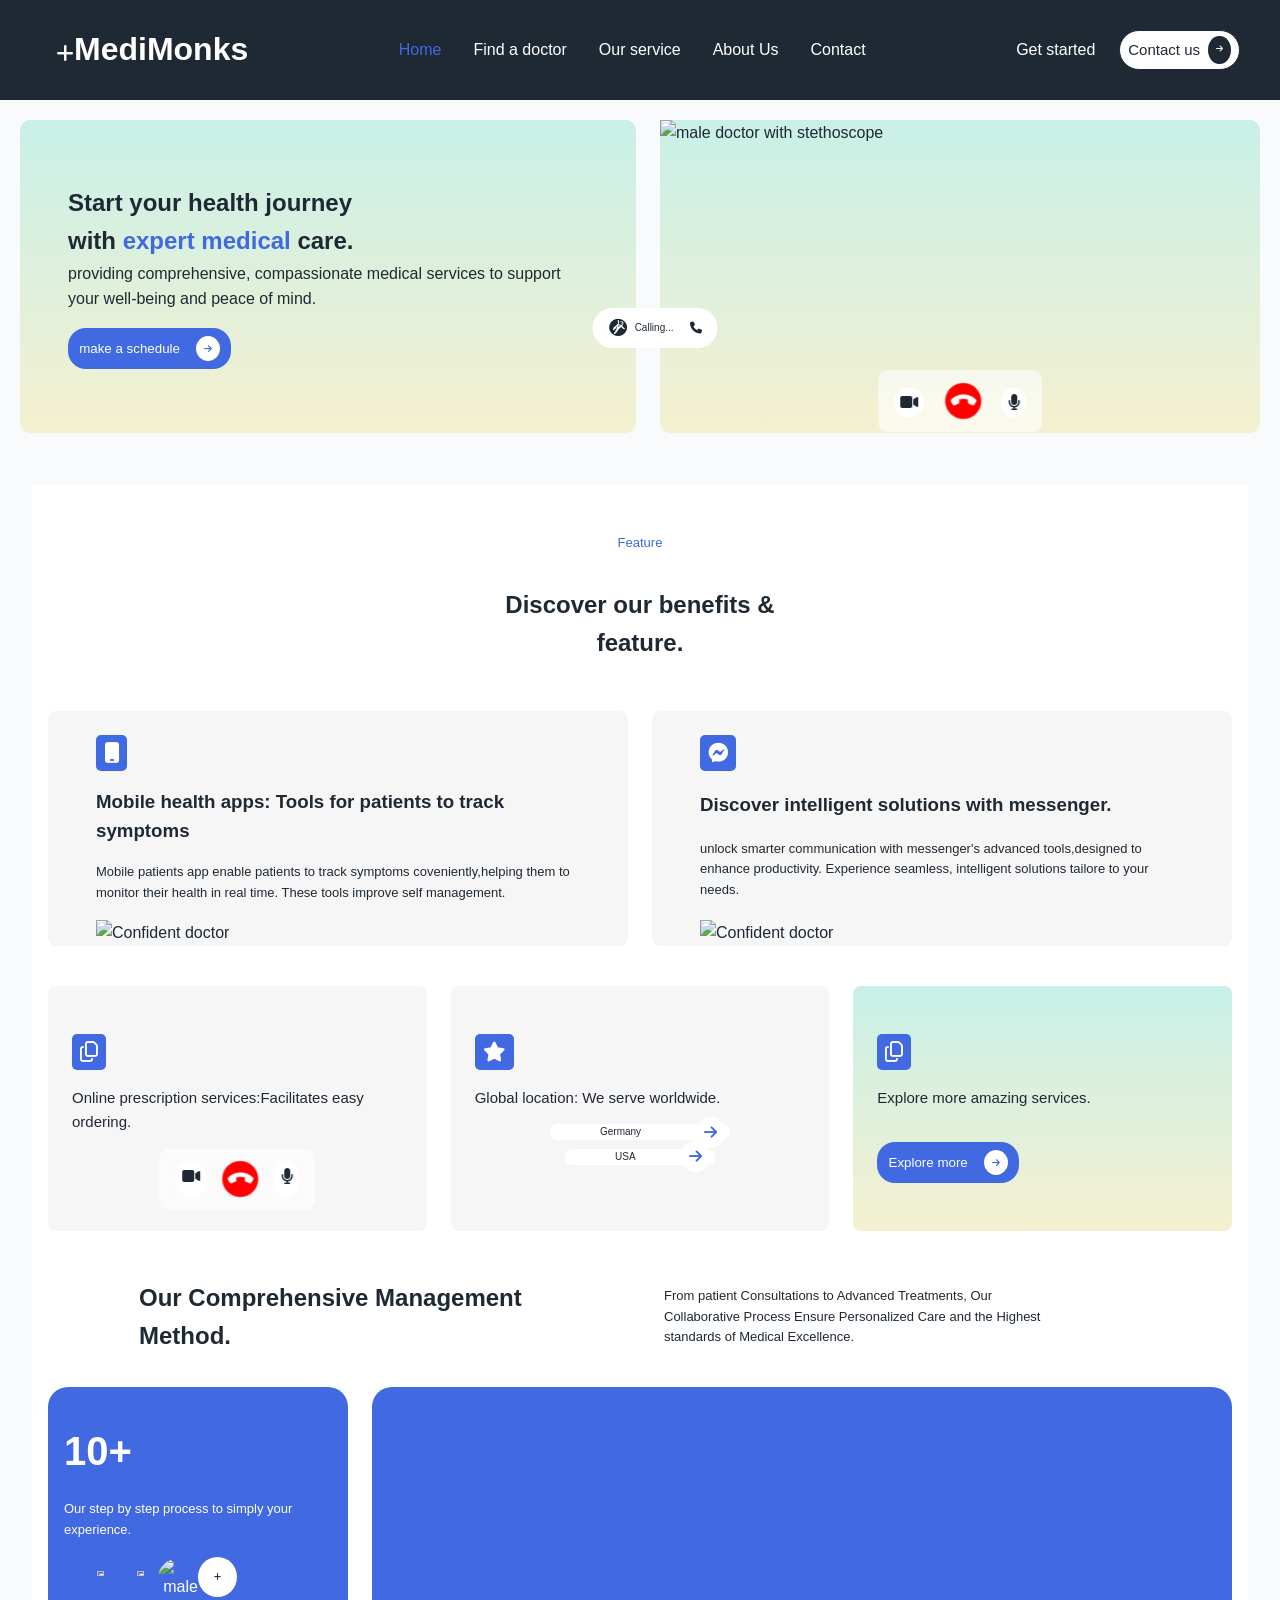
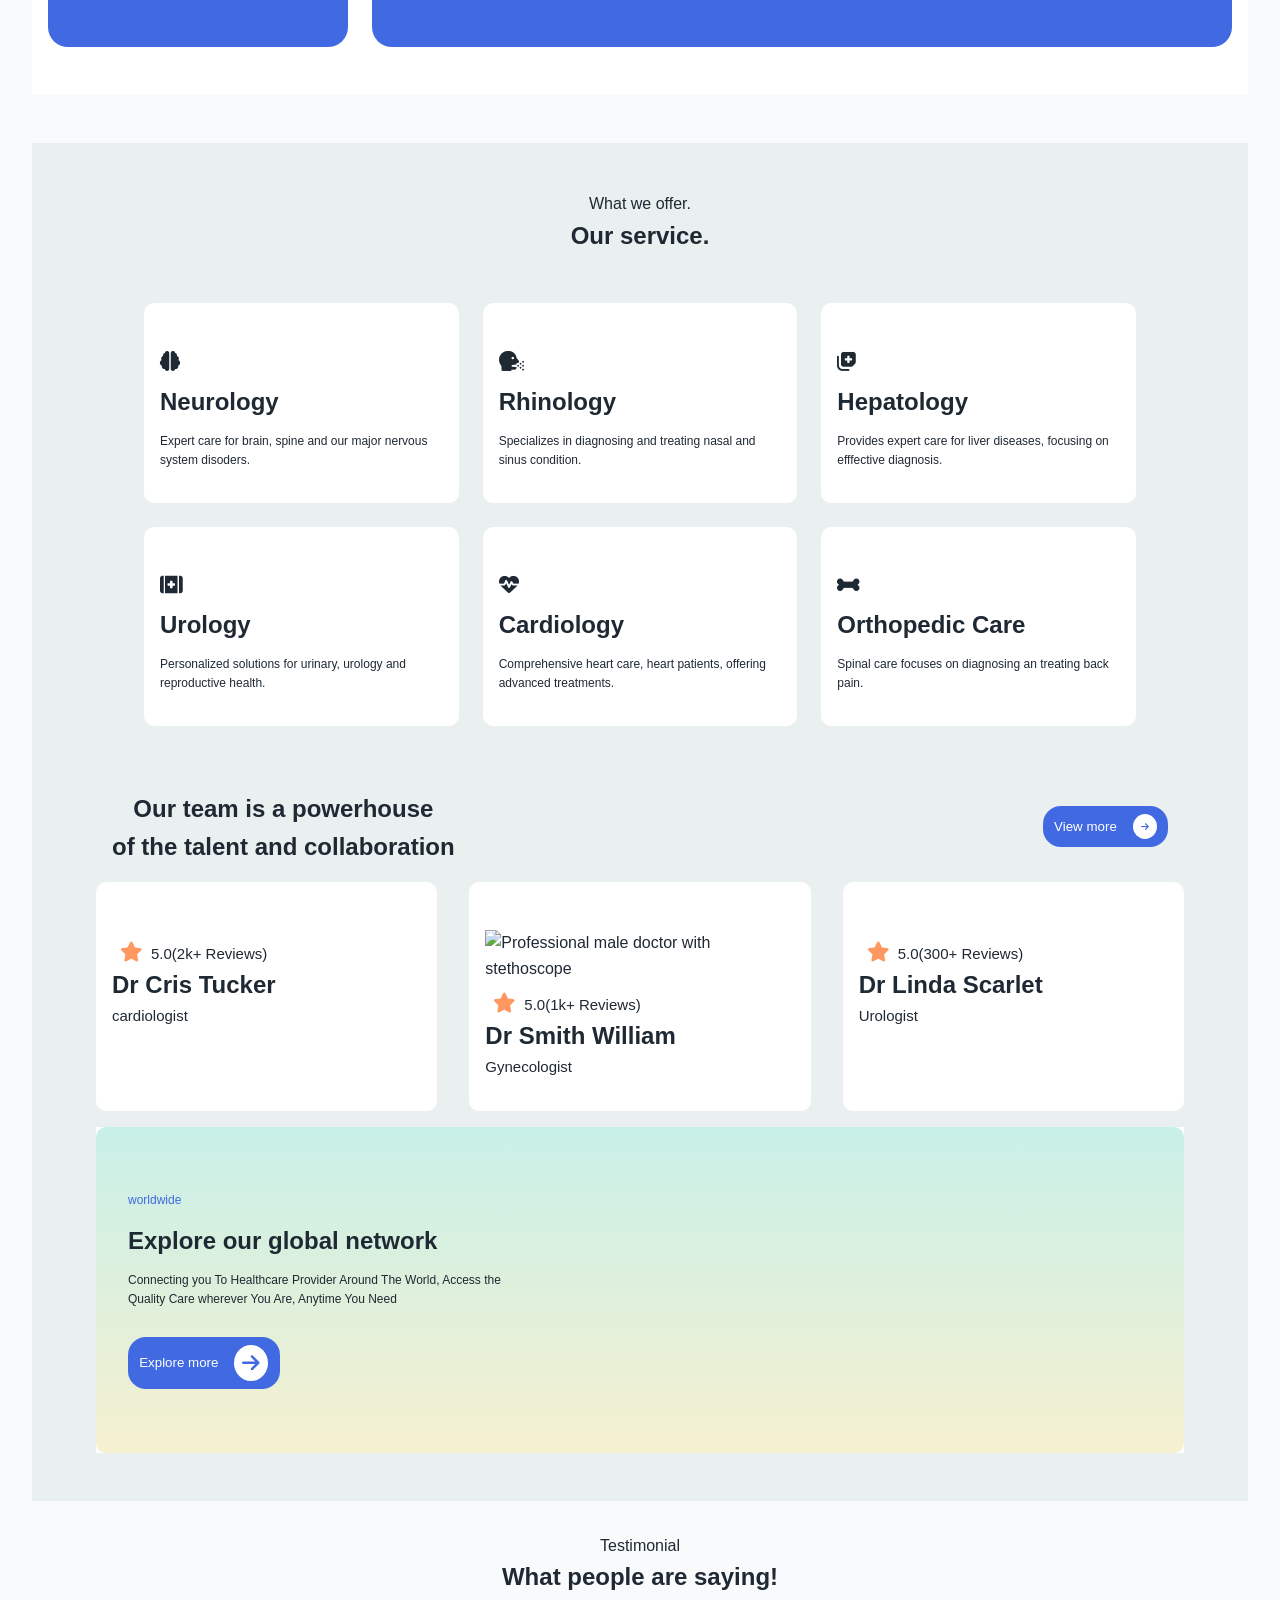
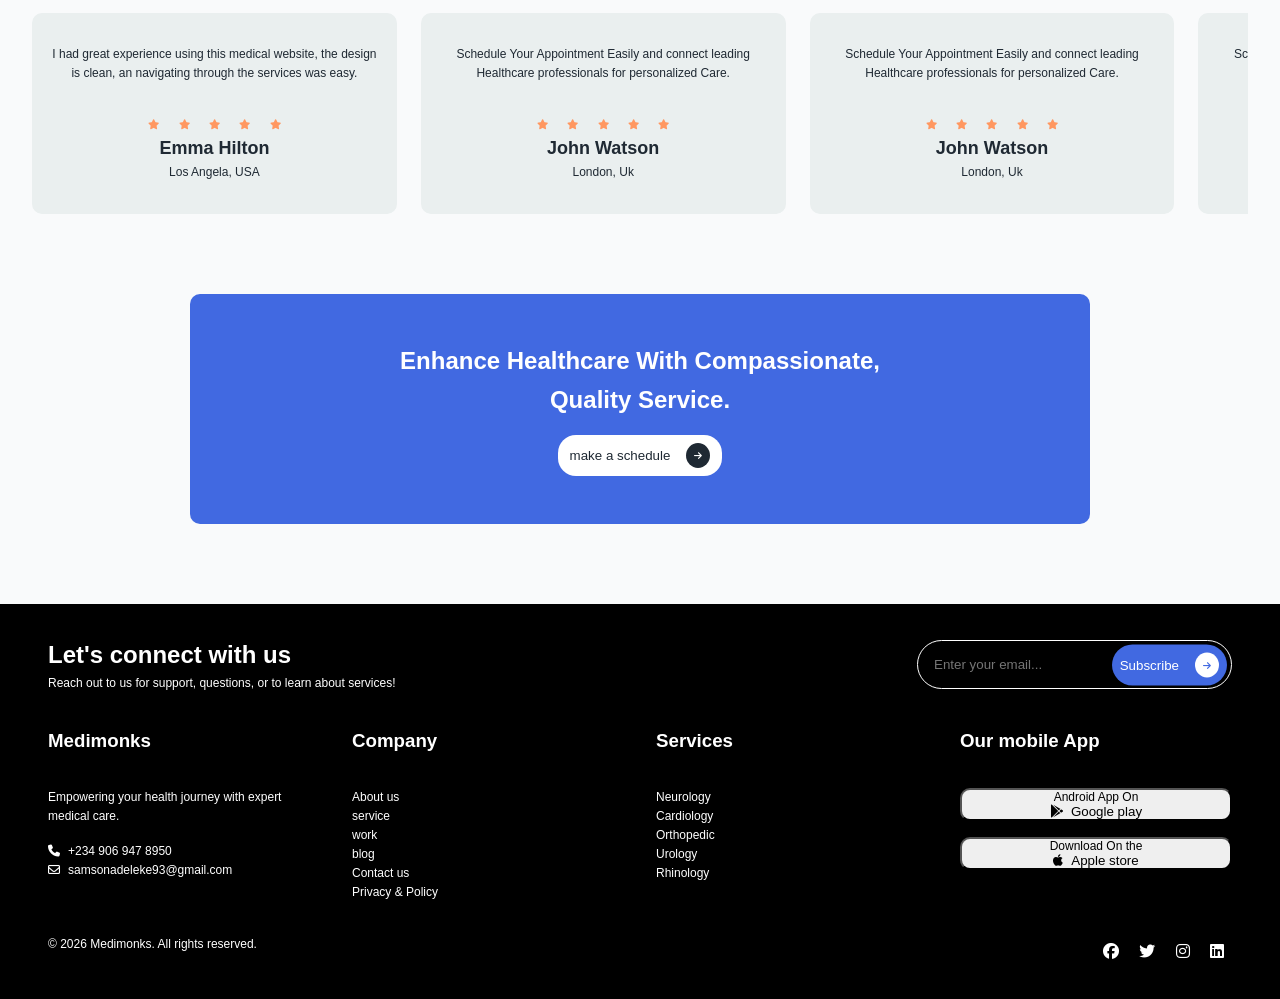
==== commit a9c8bc1c: "improve webage" ====
--- a/index.html
+++ b/index.html
@@ -39,7 +39,7 @@
           
     
             <div class="nav-link" id="nav-link">
-              <a href="signup.html">Get started</a>
+              <a href="signup.html" class="get-started">Get started</a>
               <a href="contact.html" class="btn-primary">
                  Contact us
                  <span class="arrow-primary">
--- a/styles.css
+++ b/styles.css
@@ -20,11 +20,11 @@
 /* HEADER SECTION */
 
 .header {
-  background: #ffffff;
   position: fixed;
   width: 100%;
   height: 100px;
   z-index: 1000;
+  background: #1f2933;
 }
 .nav {
   display: flex;
@@ -44,7 +44,7 @@
 }
 .nav-menu li a:not(.colored-nav) {
   text-decoration: none;
-  color: #1f2933;
+  color: #ffffff;
 }
 .colored-nav {
   color: #4169e1;
@@ -60,21 +60,26 @@
   align-items: center;
   list-style: none;
   gap: 1.5rem;
+  margin-right: 1rem;
+}
+.get-started {
+  color: #ffffff;
 }
 .nav-link a {
   text-decoration: none;
-  color: #1f2933;
+  color: #ffffff;
 }
 .menuBtn {
   display: none;
 }
 .brand-logo {
-  margin-right: 2rem;
+  margin-left: 2rem;
+  color: #ffffff;
 }
 .plus-icon {
   font-size: 20px;
 }
-.btn-primary {
+.nav-link a.btn-primary {
   display: inline-flex;
   align-items: center;
   padding: 0.3rem 0.5rem;
@@ -98,7 +103,7 @@
 
 /* CONTATCT SECTION  */
 .contact {
-  padding: 130px 20px 100px 50px;
+  padding: 130px 20px 100px 20px;
   background: #f9fafb;
 }
 .contact-wrapper {
@@ -151,11 +156,11 @@
 
 /* HERO SECTION */
 .hero {
-  padding: 100px 20px 20px 50px;
+  padding: 120px 20px 20px 20px;
 }
 .hero-grid {
   display: grid;
-  grid-template-columns: 1fr 500px;
+  grid-template-columns: 1fr 600px;
   gap: 1.5rem;
 }
 .hero-card1 {
@@ -271,12 +276,12 @@
 
 /* FEATURE SECTION */
 .feature {
-  padding: 2rem 1rem;
+  padding: 2rem 2rem;
 }
 .feature-container {
   text-align: center;
   background: #ffffff;
-  padding: 3rem 6rem;
+  padding: 3rem 1rem;
   line-height: 1.6;
   margin: 0 auto;
 }
@@ -534,7 +539,7 @@
 /* SERVICE SECTION */
 
 .services {
-  padding: 1rem 4rem;
+  padding: 1rem 2rem;
 }
 .service-container {
   text-align: center;
@@ -574,7 +579,7 @@
 .service-card img {
   object-fit: cover;
   width: 100%;
-  height: 300px;
+  max-height: 400px;
 }
 .second-row .Title-heading {
   display: flex;
@@ -594,7 +599,7 @@
   color: #ff9760;
 }
 .second-row .service-card p {
-  font-size: 10px;
+  font-size: 15px;
 }
 .third-row {
   display: grid;
@@ -604,7 +609,7 @@
 .third-row .service-card {
   display: flex;
   flex-direction: column;
-  padding: 4rem 3rem;
+  padding: 4rem 2rem;
   background: linear-gradient(to bottom, #c8f0e8, #f5f0d0);
 }
 .service-text {
@@ -693,11 +698,13 @@
 /* FOOTER SECTION */
 
 .footer {
-  padding: 0 4rem;
-  color: #ffffff;
+  padding: 0;
+  color: #ffffff;
+}
+.container {
+  max-width: 100%;
 }
 .footer-container {
-  max-width: 1200px;
   padding: 2rem 3rem;
   background: black;
   margin: auto;
@@ -784,7 +791,7 @@
 /* SIGNUP SECTION */
 
 .signup {
-  padding: 150px 20px 100px 50px;
+  padding: 150px 20px 100px 20px;
 }
 .signup-wrapper {
   display: grid;
@@ -843,7 +850,7 @@
 
 /* LOGIN PAGE */
 .login-page {
-  padding: 130px 20px 100px 50px;
+  padding: 130px 20px 100px 20px;
 }
 .login-container {
   display: grid;
@@ -1288,6 +1295,9 @@
   .footer {
     padding: 0;
   }
+  .footer-text {
+    text-align: center;
+  }
   .footer-row1 {
     display: flex;
     flex-direction: column;
